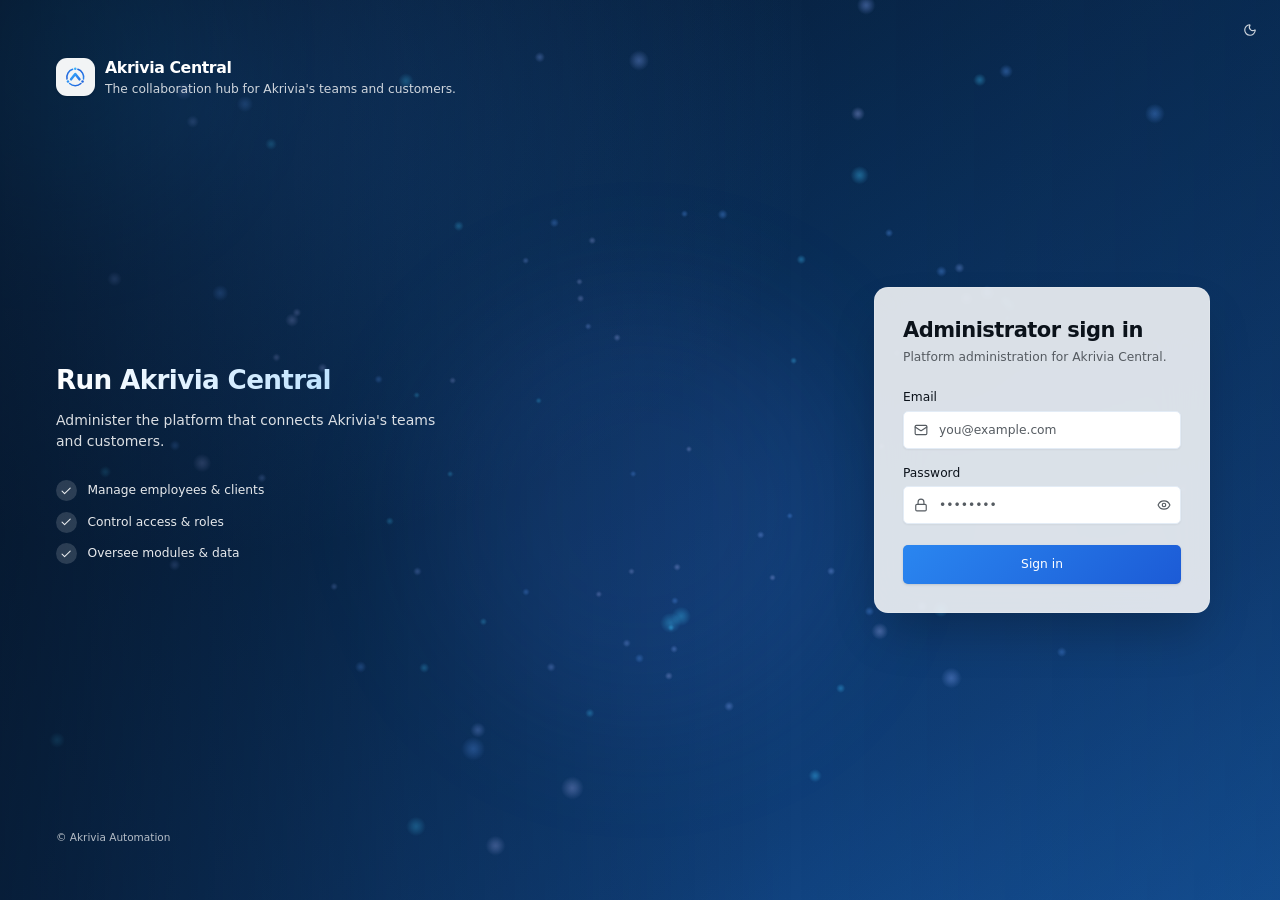
==== index.html @ 23e5add5 "client demo" ====
<!doctype html>
<html lang="en">
  <head>
    <meta charset="UTF-8" />
    <link rel="icon" type="image/svg+xml" href="/favicon.svg" />
    <meta name="viewport" content="width=device-width, initial-scale=1.0" />
    <title>Akrivia Central</title>
    <script>
      // Apply the persisted theme before first paint so there's no flash and
      // the splash matches the app theme. Mirrors src/store/theme-store.ts.
      try {
        var t = JSON.parse(localStorage.getItem("central-theme"));
        if (t && t.state && t.state.theme === "dark") {
          document.documentElement.classList.add("dark");
          document.documentElement.style.colorScheme = "dark";
        }
      } catch (e) {}
    </script>
    <style>
      #app-splash {
        position: fixed;
        inset: 0;
        display: flex;
        flex-direction: column;
        align-items: center;
        justify-content: center;
        gap: 1rem;
        background: #f4f7f9;
      }
      html.dark #app-splash {
        background: oklch(0.18 0.02 254);
      }
      #app-splash svg {
        width: 56px;
        height: 56px;
        transform-origin: center;
        animation: app-splash-spin 1.5s linear infinite;
      }
      #app-splash .lbl {
        font:
          500 14px/1.5 ui-sans-serif,
          system-ui,
          "Segoe UI",
          Roboto,
          sans-serif;
        letter-spacing: 0.04em;
        display: inline-block;
        padding-bottom: 2px;
        background: linear-gradient(
          90deg,
          #97a1ac 0%,
          #97a1ac 35%,
          #1c2733 50%,
          #97a1ac 65%,
          #97a1ac 100%
        );
        background-size: 200% 100%;
        -webkit-background-clip: text;
        background-clip: text;
        color: transparent;
        animation: app-splash-shimmer 1.6s linear infinite;
      }
      html.dark #app-splash .lbl {
        background: linear-gradient(
          90deg,
          #5b6675 0%,
          #5b6675 35%,
          #e6ebf2 50%,
          #5b6675 65%,
          #5b6675 100%
        );
        background-size: 200% 100%;
        -webkit-background-clip: text;
        background-clip: text;
      }
      @keyframes app-splash-spin {
        to {
          transform: rotate(360deg);
        }
      }
      @keyframes app-splash-shimmer {
        0% {
          background-position: 200% 0;
        }
        100% {
          background-position: -200% 0;
        }
      }
      @media (prefers-reduced-motion: reduce) {
        #app-splash svg,
        #app-splash .lbl {
          animation: none;
        }
        #app-splash .lbl {
          color: #64707d;
          -webkit-text-fill-color: currentColor;
        }
      }
    </style>
    <script type="module" crossorigin src="/assets/index-C8rMkuMC.js"></script>
    <link rel="modulepreload" crossorigin href="/assets/chunk-aKtaBQYM.js">
    <link rel="modulepreload" crossorigin href="/assets/utils-B6KiDbIe.js">
    <link rel="modulepreload" crossorigin href="/assets/react-DxZHKUKd.js">
    <link rel="modulepreload" crossorigin href="/assets/react-dom-rMUovVdx.js">
    <link rel="modulepreload" crossorigin href="/assets/jsx-runtime-BqYSgJeI.js">
    <link rel="modulepreload" crossorigin href="/assets/button-De2sXngw.js">
    <link rel="stylesheet" crossorigin href="/assets/index-CVBACLlj.css">
  </head>
  <body>
    <!-- Splash shown until React mounts and replaces #root's contents. -->
    <div id="root">
      <div id="app-splash">
        <svg viewBox="0 0 64 64" xmlns="http://www.w3.org/2000/svg" aria-label="Akrivia Central">
          <defs>
            <linearGradient id="splash-g" x1="14" y1="10" x2="50" y2="54" gradientUnits="userSpaceOnUse">
              <stop offset="0" stop-color="#3FC6FF" />
              <stop offset=".55" stop-color="#2A86F0" />
              <stop offset="1" stop-color="#1C5BD6" />
            </linearGradient>
          </defs>
          <g fill="none" stroke="url(#splash-g)" stroke-width="4" stroke-linecap="round">
            <path d="M17.28 48.35A22 22 0 0 0 46.72 48.35" />
            <path d="M17.28 48.35A22 22 0 0 0 46.72 48.35" transform="rotate(120 32 32)" />
            <path d="M17.28 48.35A22 22 0 0 0 46.72 48.35" transform="rotate(240 32 32)" />
          </g>
          <g fill="url(#splash-g)">
            <circle cx="32" cy="10" r="3.3" />
            <circle cx="51.05" cy="43" r="3.3" />
            <circle cx="12.95" cy="43" r="3.3" />
          </g>
          <path d="M21 37.5 32 23.5 43 37.5" fill="none" stroke="url(#splash-g)" stroke-width="6.5" stroke-linecap="round" stroke-linejoin="round" />
        </svg>
        <span class="lbl">Loading…</span>
      </div>
    </div>
  </body>
</html>
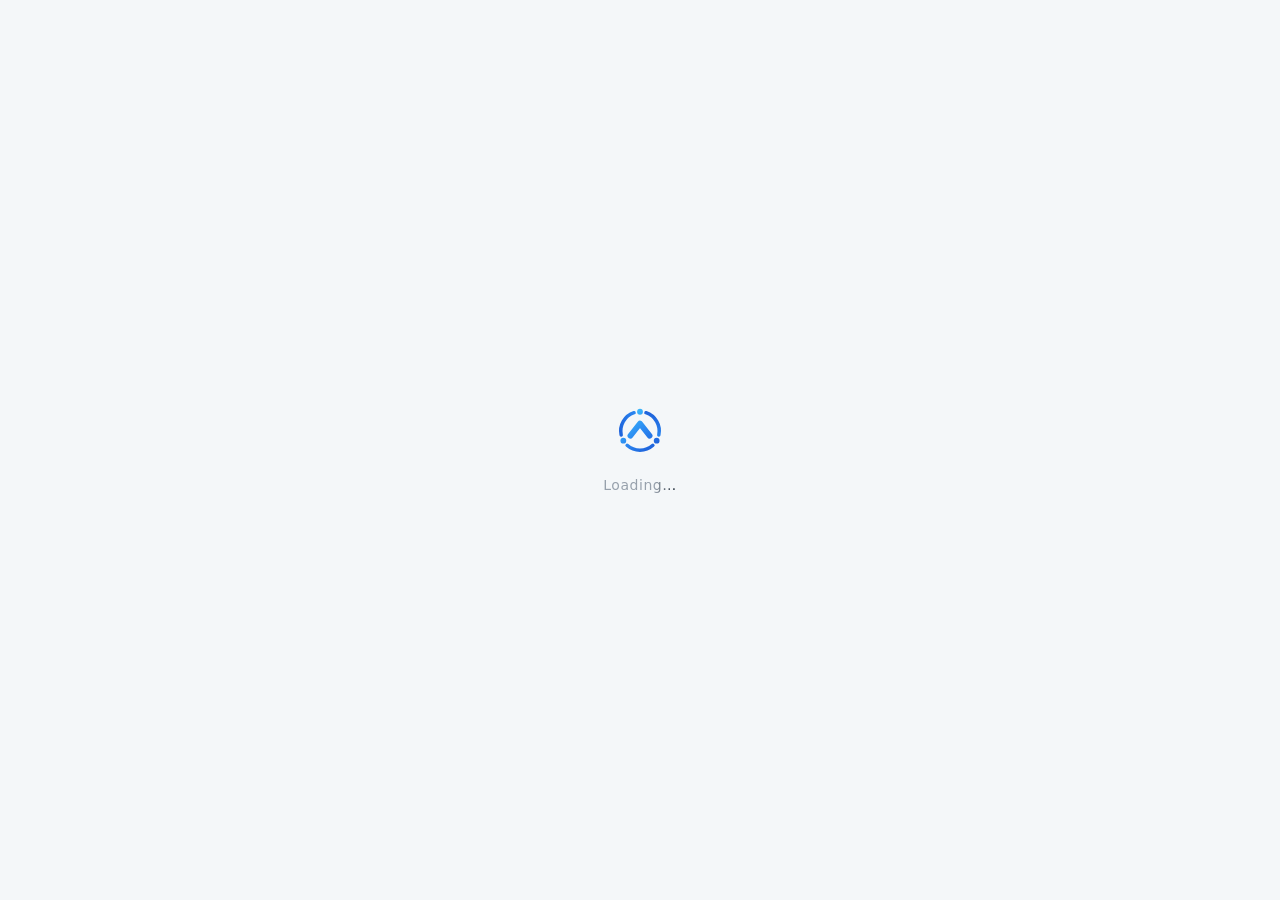
==== commit 7b161540: "changes with /host" ====
--- a/index.html
+++ b/index.html
@@ -2,7 +2,7 @@
 <html lang="en">
   <head>
     <meta charset="UTF-8" />
-    <link rel="icon" type="image/svg+xml" href="/favicon.svg" />
+    <link rel="icon" type="image/svg+xml" href="/host/favicon.svg" />
     <meta name="viewport" content="width=device-width, initial-scale=1.0" />
     <title>Akrivia Central</title>
     <script>
@@ -97,14 +97,14 @@
         }
       }
     </style>
-    <script type="module" crossorigin src="/assets/index-C8rMkuMC.js"></script>
-    <link rel="modulepreload" crossorigin href="/assets/chunk-aKtaBQYM.js">
-    <link rel="modulepreload" crossorigin href="/assets/utils-B6KiDbIe.js">
-    <link rel="modulepreload" crossorigin href="/assets/react-DxZHKUKd.js">
-    <link rel="modulepreload" crossorigin href="/assets/react-dom-rMUovVdx.js">
-    <link rel="modulepreload" crossorigin href="/assets/jsx-runtime-BqYSgJeI.js">
-    <link rel="modulepreload" crossorigin href="/assets/button-De2sXngw.js">
-    <link rel="stylesheet" crossorigin href="/assets/index-CVBACLlj.css">
+    <script type="module" crossorigin src="/host/assets/index-B8Mdq6he.js"></script>
+    <link rel="modulepreload" crossorigin href="/host/assets/chunk-aKtaBQYM.js">
+    <link rel="modulepreload" crossorigin href="/host/assets/utils-B6KiDbIe.js">
+    <link rel="modulepreload" crossorigin href="/host/assets/react-DxZHKUKd.js">
+    <link rel="modulepreload" crossorigin href="/host/assets/react-dom-rMUovVdx.js">
+    <link rel="modulepreload" crossorigin href="/host/assets/jsx-runtime-BqYSgJeI.js">
+    <link rel="modulepreload" crossorigin href="/host/assets/button-De2sXngw.js">
+    <link rel="stylesheet" crossorigin href="/host/assets/index-CVBACLlj.css">
   </head>
   <body>
     <!-- Splash shown until React mounts and replaces #root's contents. -->
